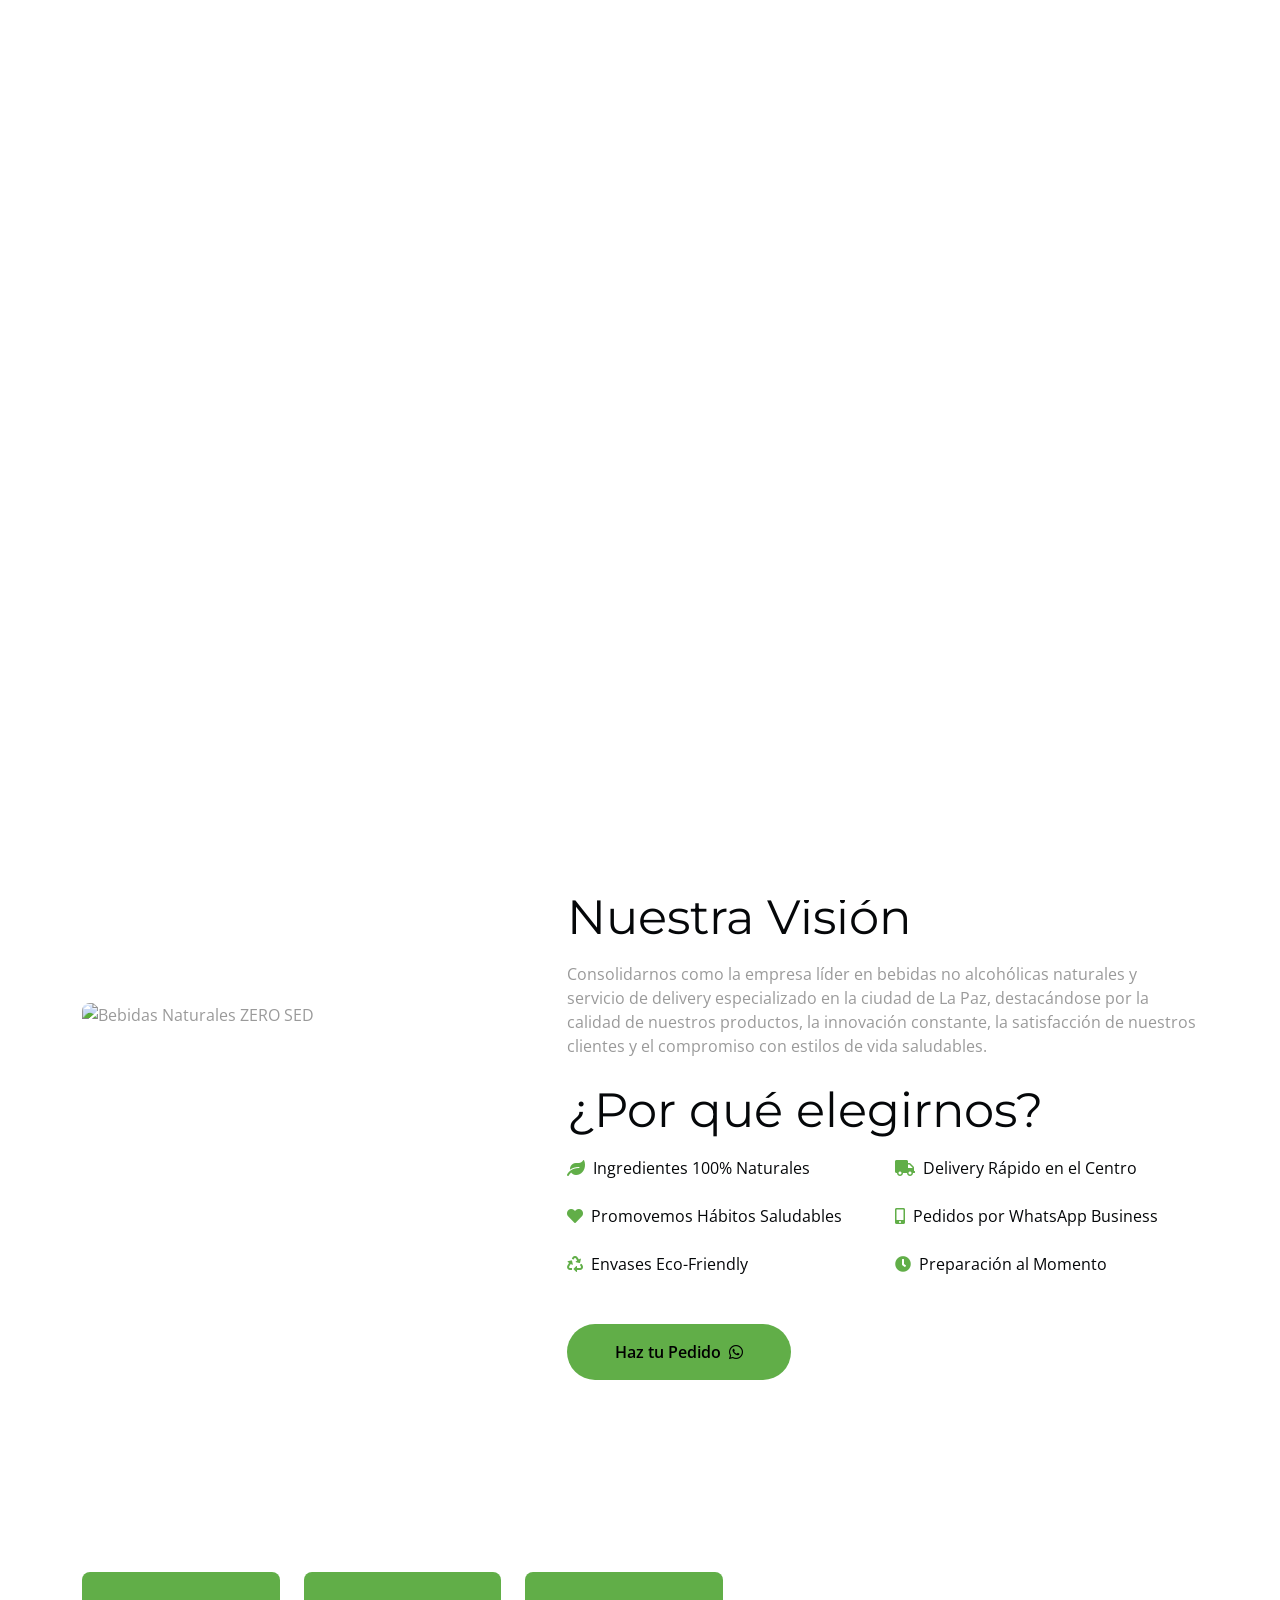
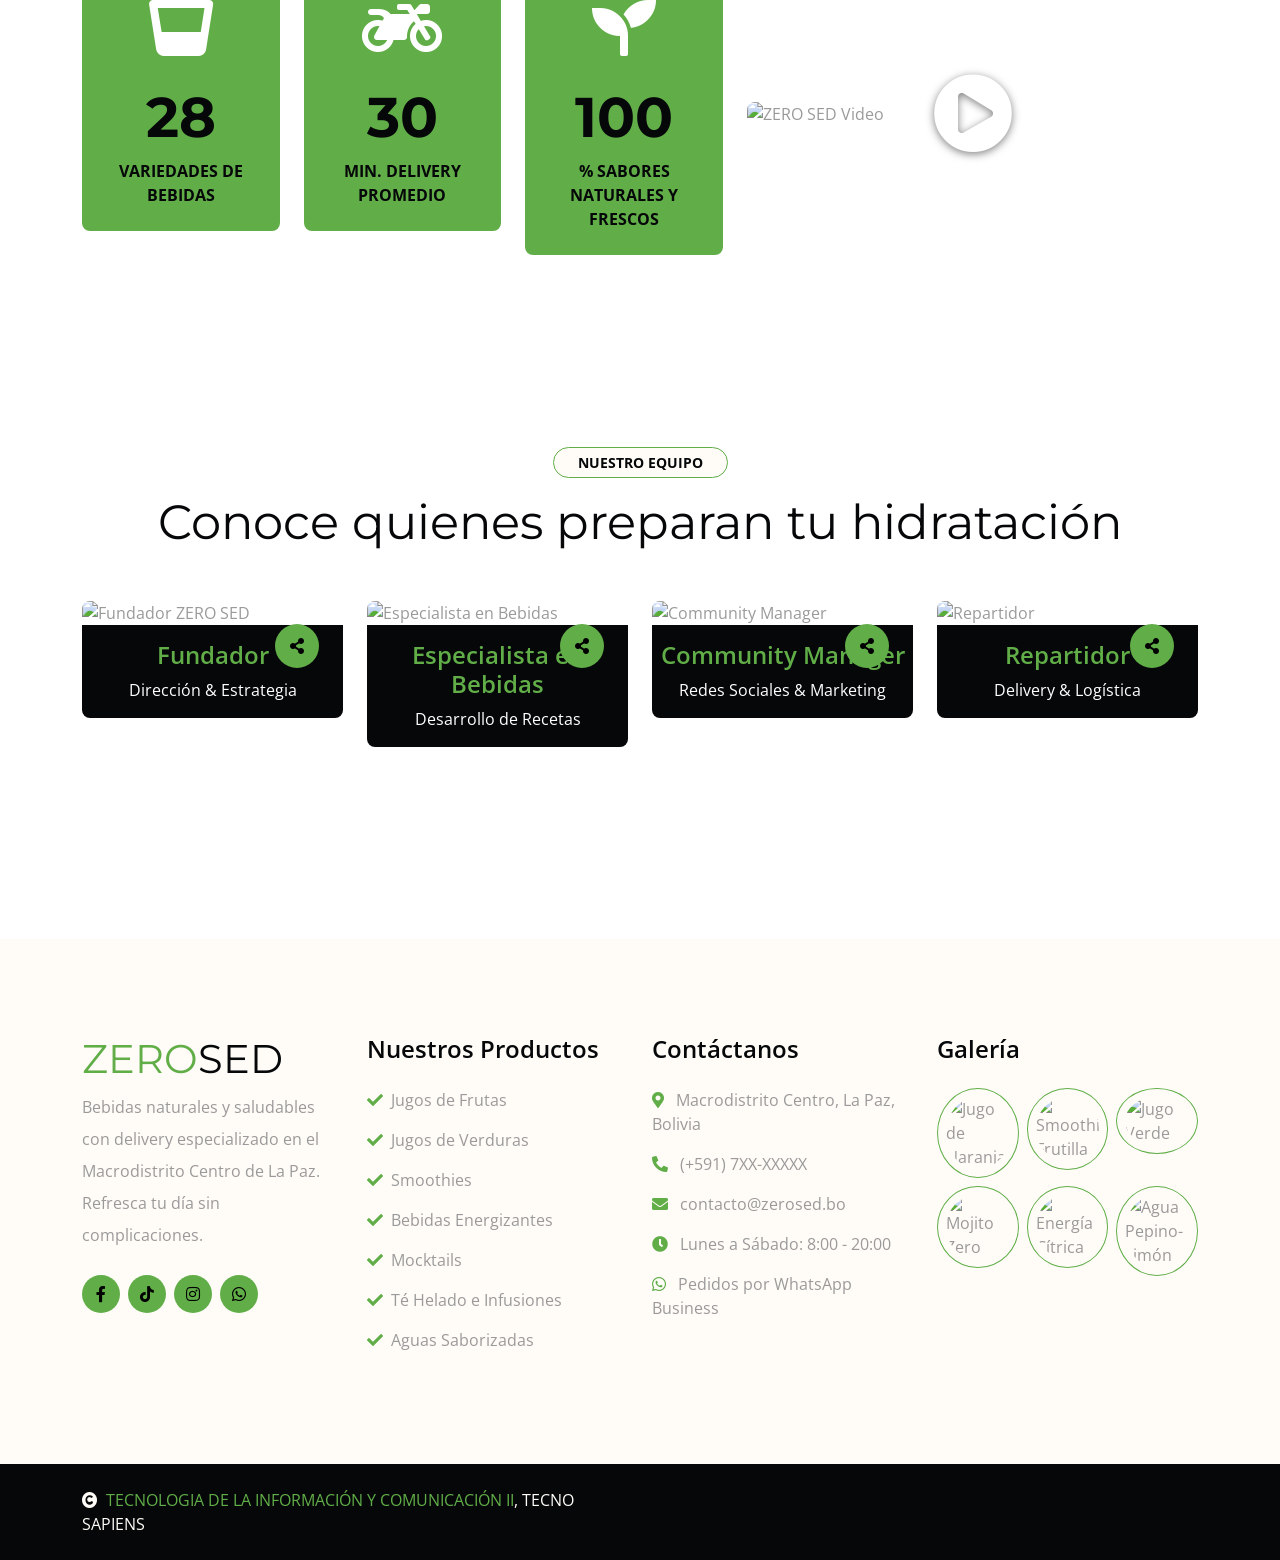
==== about.html @ ecd2ae65 "Add files via upload" ====
<!DOCTYPE html>
<html lang="es">

    <head>
        <meta charset="utf-8">
        <title>ZERO SED - Bebidas Naturales y Delivery Rápido</title>
        <meta content="width=device-width, initial-scale=1.0" name="viewport">
        <meta content="bebidas naturales, delivery rapido, jugos, smoothies, la paz bolivia, zero sed, hidratacion saludable" name="keywords">
        <meta content="ZERO SED ofrece bebidas naturales y saludables con delivery rápido en el Macrodistrito Centro de La Paz. Refresca tu día sin complicaciones." name="description">

        <!-- Google Web Fonts -->
        <link rel="preconnect" href="https://fonts.googleapis.com">
        <link rel="preconnect" href="https://fonts.gstatic.com" crossorigin>
        <link href="https://fonts.googleapis.com/css2?family=Open+Sans:wght@400;600&family=Playball&display=swap" rel="stylesheet">
        <link href="https://fonts.googleapis.com/css2?family=Montserrat:wght@100;200;300;400;500;600;700;800;900&display=swap" rel="stylesheet">

        <!-- Icon Font Stylesheet -->
        <link rel="stylesheet" href="https://use.fontawesome.com/releases/v5.15.4/css/all.css"/>
        <link href="https://cdn.jsdelivr.net/npm/bootstrap-icons@1.4.1/font/bootstrap-icons.css" rel="stylesheet">

        <!-- Libraries Stylesheet -->
        <link href="lib/animate/animate.min.css" rel="stylesheet">
        <link href="lib/lightbox/css/lightbox.min.css" rel="stylesheet">
        <link href="lib/owlcarousel/owl.carousel.min.css" rel="stylesheet">

        <!-- Customized Bootstrap Stylesheet -->
        <link href="css/bootstrap.min.css" rel="stylesheet">

        <!-- Template Stylesheet -->
        <link href="css/style.css" rel="stylesheet">
    </head>

    <body>

        <!-- Spinner Start -->
        <div id="spinner" class="show w-100 vh-100 bg-white position-fixed translate-middle top-50 start-50  d-flex align-items-center justify-content-center">
            <div class="spinner-grow text-primary" role="status"></div>
        </div>
        <!-- Spinner End -->


        <!-- Navbar start -->
        <div class="container-fluid nav-bar">
            <div class="container">
                <nav class="navbar navbar-light navbar-expand-lg py-4">
                    <a href="index.html" class="navbar-brand">
                        <h1 class="text-primary fw-bold mb-0">ZERO<span class="text-dark">SED</span> </h1>
                    </a>
                    <button class="navbar-toggler py-2 px-3" type="button" data-bs-toggle="collapse" data-bs-target="#navbarCollapse">
                        <span class="fa fa-bars text-primary"></span>
                    </button>
                    <div class="collapse navbar-collapse" id="navbarCollapse">
                        <div class="navbar-nav mx-auto">
                            <a href="index.html" class="nav-item nav-link">Inicio</a>
                            <a href="about.html" class="nav-item nav-link active">Nosotros</a>
                            <a href="service.html" class="nav-item nav-link">Servicios</a>
                            <a href="event.html" class="nav-item nav-link">Eventos</a>
                            <a href="menu.html" class="nav-item nav-link">Nuestro Menú</a>
                            <div class="nav-item dropdown">
                                <a href="#" class="nav-link dropdown-toggle" data-bs-toggle="dropdown">Secciones</a>
                                <div class="dropdown-menu bg-light">
                                    <a href="book.html" class="dropdown-item">Pedidos Online</a>
                                    <a href="testimonial.html" class="dropdown-item">Testimonios</a>
                                </div>
                            </div>
                            <a href="contact.html" class="nav-item nav-link">Contacto</a>
                        </div>
                        <button class="btn-search btn btn-primary btn-md-square me-4 rounded-circle d-none d-lg-inline-flex" data-bs-toggle="modal" data-bs-target="#searchModal"><i class="fas fa-search"></i></button>
                        <a href="" class="btn btn-primary py-2 px-4 d-none d-xl-inline-block rounded-pill">Pide ahora</a>
                    </div>
                </nav>
            </div>
        </div>
        <!-- Navbar End -->


        <!-- Modal Search Start -->
        <div class="modal fade" id="searchModal" tabindex="-1" aria-labelledby="exampleModalLabel" aria-hidden="true">
            <div class="modal-dialog modal-fullscreen">
                <div class="modal-content rounded-0">
                    <div class="modal-header">
                        <h5 class="modal-title" id="exampleModalLabel">Buscar tu bebida favorita</h5>
                        <button type="button" class="btn-close" data-bs-dismiss="modal" aria-label="Close"></button>
                    </div>
                    <div class="modal-body d-flex align-items-center">
                        <div class="input-group w-75 mx-auto d-flex">
                            <input type="search" class="form-control bg-transparent p-3" placeholder="Ej. Jugo de Naranja, Smoothie, Té Helado..." aria-describedby="search-icon-1">
                            <span id="search-icon-1" class="input-group-text p-3"><i class="fa fa-search"></i></span>
                        </div>
                    </div>
                </div>
            </div>
        </div>
        <!-- Modal Search End -->


        <!-- Hero Start -->
        <div class="container-fluid bg-light py-6 my-6 mt-0">
            <div class="container text-center animated bounceInDown">
                <h1 class="display-1 mb-4">Sobre Nosotros</h1>
                <ol class="breadcrumb justify-content-center mb-0 animated bounceInDown">
                    <li class="breadcrumb-item"><a href="index.html">Inicio</a></li>
                    <li class="breadcrumb-item"><a href="#">Páginas</a></li>
                    <li class="breadcrumb-item text-dark" aria-current="page">Acerca de</li>
                </ol>
            </div>
        </div>
        <!-- Hero End -->


        <!-- About Start -->
<div class="container-fluid py-6">
    <div class="container">
        <div class="row g-5 align-items-center">
            <div class="col-lg-5 wow bounceInUp" data-wow-delay="0.1s">
                <img src="img/about.jpg" class="img-fluid rounded" alt="Bebidas Naturales ZERO SED">
            </div>
            <div class="col-lg-7 wow bounceInUp" data-wow-delay="0.3s">
                <small class="d-inline-block fw-bold text-dark text-uppercase bg-light border border-primary rounded-pill px-4 py-1 mb-3">Sobre ZERO SED</small>
                
                <!-- Misión -->
                <h1 class="display-5 mb-3">Nuestra Misión</h1>
                <p class="mb-4">Ofrecer una amplia y sofisticada variedad de bebidas no alcohólicas en el Macrodistrito Centro de La Paz, garantizando una hidratación placentera y saludable a través de un servicio de delivery ágil y opciones 100% naturales que se adaptan al ritmo de vida de nuestros clientes.</p>
                
                <!-- Visión -->
                <h1 class="display-5 mb-3">Nuestra Visión</h1>
                <p class="mb-4">Consolidarnos como la empresa líder en bebidas no alcohólicas naturales y servicio de delivery especializado en la ciudad de La Paz, destacándose por la calidad de nuestros productos, la innovación constante, la satisfacción de nuestros clientes y el compromiso con estilos de vida saludables.</p>

                <!-- Valor Diferencial -->
                <h1 class="display-5 mb-3">¿Por qué elegirnos?</h1>
                <div class="row g-4 text-dark mb-5">
                    <div class="col-sm-6">
                        <i class="fas fa-leaf text-primary me-2"></i>Ingredientes 100% Naturales
                    </div>
                    <div class="col-sm-6">
                        <i class="fas fa-truck text-primary me-2"></i>Delivery Rápido en el Centro
                    </div>
                    <div class="col-sm-6">
                        <i class="fas fa-heart text-primary me-2"></i>Promovemos Hábitos Saludables
                    </div>
                    <div class="col-sm-6">
                        <i class="fas fa-mobile-alt text-primary me-2"></i>Pedidos por WhatsApp Business
                    </div>
                    <div class="col-sm-6">
                        <i class="fas fa-recycle text-primary me-2"></i>Envases Eco-Friendly
                    </div>
                    <div class="col-sm-6">
                        <i class="fas fa-clock text-primary me-2"></i>Preparación al Momento
                    </div>
                </div>
                <a href="contact.html" class="btn btn-primary py-3 px-5 rounded-pill">Haz tu Pedido<i class="fab fa-whatsapp ps-2"></i></a>
            </div>
        </div>
    </div>
</div>
<!-- About End -->


<!-- Fact Start -->
<div class="container-fluid faqt py-6">
    <div class="container">
        <div class="row g-4 align-items-center">
            <div class="col-lg-7">
               <div class="row g-4">
                    <div class="col-sm-4 wow bounceInUp" data-wow-delay="0.3s">
                        <div class="faqt-item bg-primary rounded p-4 text-center">
                            <i class="fas fa-glass-whiskey fa-4x mb-4 text-white"></i>
                            <h1 class="display-4 fw-bold" data-toggle="counter-up">28</h1>
                            <p class="text-dark text-uppercase fw-bold mb-0">Variedades de Bebidas</p>
                        </div>
                    </div>
                    <div class="col-sm-4 wow bounceInUp" data-wow-delay="0.5s">
                        <div class="faqt-item bg-primary rounded p-4 text-center">
                            <i class="fas fa-motorcycle fa-4x mb-4 text-white"></i>
                            <h1 class="display-4 fw-bold" data-toggle="counter-up">30</h1>
                            <p class="text-dark text-uppercase fw-bold mb-0">Min. Delivery Promedio</p>
                        </div>
                    </div>
                    <div class="col-sm-4 wow bounceInUp" data-wow-delay="0.7s">
                        <div class="faqt-item bg-primary rounded p-4 text-center">
                            <i class="fas fa-seedling fa-4x mb-4 text-white"></i>
                            <h1 class="display-4 fw-bold" data-toggle="counter-up">100</h1>
                            <p class="text-dark text-uppercase fw-bold mb-0">% Sabores Naturales y frescos</p>
                        </div>
                    </div>
                </div>
            </div>
            
            <!-- Video Local -->
            <div class="col-lg-5 wow bounceInUp" data-wow-delay="0.1s">
                <div class="video-wrapper" style="position: relative; cursor: pointer;">
                    <!-- Thumbnail con overlay -->
                    <div id="videoOverlay" onclick="playVideo()">
                        <img src="img/portada.png" alt="ZERO SED Video" style="width: 100%; border-radius: 8px;">
                        <div style="position: absolute; top: 50%; left: 50%; transform: translate(-50%, -50%);">
                            <i class="fas fa-play-circle fa-5x text-white" style="filter: drop-shadow(0 2px 4px rgba(0,0,0,0.5));"></i>
                        </div>
                    </div>
                    
                    <!-- Video oculto inicialmente -->
                    <video 
                        id="localVideo"
                        controls
                        style="width: 100%; border-radius: 8px; display: none;"
                    >
                        <source src="img/zerosed.mp4" type="video/mp4">
                    </video>
                </div>
            </div>
            
            <script>
            function playVideo() {
                document.getElementById('videoOverlay').style.display = 'none';
                const video = document.getElementById('localVideo');
                video.style.display = 'block';
                video.play();
            }
            </script>
        </div>
    </div>
</div>
<!-- Fact End -->

<!-- Modal Video -->
<div class="modal fade" id="videoModal" tabindex="-1" aria-labelledby="exampleModalLabel" aria-hidden="true">
    <div class="modal-dialog">
        <div class="modal-content rounded-0">
            <div class="modal-header">
                <h5 class="modal-title" id="exampleModalLabel">ZERO SED - Bebidas Naturales</h5>
                <button type="button" class="btn-close" data-bs-dismiss="modal" aria-label="Close"></button>
            </div>
            <div class="modal-body">
                <div class="ratio ratio-16x9">
                    <iframe class="embed-responsive-item" src="" id="video" allowfullscreen allowscriptaccess="always"
                        allow="autoplay"></iframe>
                </div>
            </div>
        </div>
    </div>
</div>
<!-- Fact End -->


<!-- Team Start -->
<div class="container-fluid team py-6">
    <div class="container">
        <div class="text-center wow bounceInUp" data-wow-delay="0.1s">
            <small class="d-inline-block fw-bold text-dark text-uppercase bg-light border border-primary rounded-pill px-4 py-1 mb-3">Nuestro Equipo</small>
            <h1 class="display-5 mb-5">Conoce quienes preparan tu hidratación</h1>
        </div>
        <div class="row g-4">
            <div class="col-lg-3 col-md-6 wow bounceInUp" data-wow-delay="0.1s">
                <div class="team-item rounded">
                    <img class="img-fluid rounded-top" src="img/team-1.jpg" alt="Fundador ZERO SED">
                    <div class="team-content text-center py-3 bg-dark rounded-bottom">
                        <h4 class="text-primary">Fundador</h4>
                        <p class="text-white mb-0">Dirección & Estrategia</p>
                    </div>
                    <div class="team-icon d-flex flex-column justify-content-center m-4">
                        <a class="share btn btn-primary btn-md-square rounded-circle mb-2" href=""><i class="fas fa-share-alt"></i></a>
                        <a class="share-link btn btn-primary btn-md-square rounded-circle mb-2" href="https://facebook.com/zerosed"><i class="fab fa-facebook-f"></i></a>
                        <a class="share-link btn btn-primary btn-md-square rounded-circle mb-2" href="https://instagram.com/zerosed"><i class="fab fa-instagram"></i></a>
                        <a class="share-link btn btn-primary btn-md-square rounded-circle mb-2" href="https://wa.me/591XXXXXXXX"><i class="fab fa-whatsapp"></i></a>
                    </div>
                </div>
            </div>
            <div class="col-lg-3 col-md-6 wow bounceInUp" data-wow-delay="0.3s">
                <div class="team-item rounded">
                    <img class="img-fluid rounded-top" src="img/team-2.jpg" alt="Especialista en Bebidas">
                    <div class="team-content text-center py-3 bg-dark rounded-bottom">
                        <h4 class="text-primary">Especialista en Bebidas</h4>
                        <p class="text-white mb-0">Desarrollo de Recetas</p>
                    </div>
                    <div class="team-icon d-flex flex-column justify-content-center m-4">
                        <a class="share btn btn-primary btn-md-square rounded-circle mb-2" href=""><i class="fas fa-share-alt"></i></a>
                        <a class="share-link btn btn-primary btn-md-square rounded-circle mb-2" href="https://facebook.com/zerosed"><i class="fab fa-facebook-f"></i></a>
                        <a class="share-link btn btn-primary btn-md-square rounded-circle mb-2" href="https://instagram.com/zerosed"><i class="fab fa-instagram"></i></a>
                        <a class="share-link btn btn-primary btn-md-square rounded-circle mb-2" href="https://wa.me/591XXXXXXXX"><i class="fab fa-whatsapp"></i></a>
                    </div>
                </div>
            </div>
            <div class="col-lg-3 col-md-6 wow bounceInUp" data-wow-delay="0.5s">
                <div class="team-item rounded">
                    <img class="img-fluid rounded-top" src="img/team-3.jpg" alt="Community Manager">
                    <div class="team-content text-center py-3 bg-dark rounded-bottom">
                        <h4 class="text-primary">Community Manager</h4>
                        <p class="text-white mb-0">Redes Sociales & Marketing</p>
                    </div>
                    <div class="team-icon d-flex flex-column justify-content-center m-4">
                        <a class="share btn btn-primary btn-md-square rounded-circle mb-2" href=""><i class="fas fa-share-alt"></i></a>
                        <a class="share-link btn btn-primary btn-md-square rounded-circle mb-2" href="https://facebook.com/zerosed"><i class="fab fa-facebook-f"></i></a>
                        <a class="share-link btn btn-primary btn-md-square rounded-circle mb-2" href="https://instagram.com/zerosed"><i class="fab fa-instagram"></i></a>
                        <a class="share-link btn btn-primary btn-md-square rounded-circle mb-2" href="https://wa.me/591XXXXXXXX"><i class="fab fa-whatsapp"></i></a>
                    </div>
                </div>
            </div>
            <div class="col-lg-3 col-md-6 wow bounceInUp" data-wow-delay="0.7s">
                <div class="team-item rounded">
                    <img class="img-fluid rounded-top" src="img/team-4.jpg" alt="Repartidor">
                    <div class="team-content text-center py-3 bg-dark rounded-bottom">
                        <h4 class="text-primary">Repartidor</h4>
                        <p class="text-white mb-0">Delivery & Logística</p>
                    </div>
                    <div class="team-icon d-flex flex-column justify-content-center m-4">
                        <a class="share btn btn-primary btn-md-square rounded-circle mb-2" href=""><i class="fas fa-share-alt"></i></a>
                        <a class="share-link btn btn-primary btn-md-square rounded-circle mb-2" href="https://facebook.com/zerosed"><i class="fab fa-facebook-f"></i></a>
                        <a class="share-link btn btn-primary btn-md-square rounded-circle mb-2" href="https://instagram.com/zerosed"><i class="fab fa-instagram"></i></a>
                        <a class="share-link btn btn-primary btn-md-square rounded-circle mb-2" href="https://wa.me/591XXXXXXXX"><i class="fab fa-whatsapp"></i></a>
                    </div>
                </div>
            </div>
        </div>
    </div>
</div>
<!-- Team End -->


        <!-- Footer Start -->
        <div class="container-fluid footer py-6 my-6 mb-0 bg-light wow bounceInUp" data-wow-delay="0.1s">
            <div class="container">
                <div class="row">
                    <!-- Columna 1: Branding -->
                    <div class="col-lg-3 col-md-6">
                        <div class="footer-item">
                            <h1 class="text-primary">ZERO<span class="text-dark">SED</span></h1>
                            <p class="lh-lg mb-4">Bebidas naturales y saludables con delivery especializado en el Macrodistrito Centro de La Paz. Refresca tu día sin complicaciones.</p>
                            <div class="footer-icon d-flex">
                                <a class="btn btn-primary btn-sm-square me-2 rounded-circle" href="https://facebook.com/zerosed"><i class="fab fa-facebook-f"></i></a>
                                <a class="btn btn-primary btn-sm-square me-2 rounded-circle" href="https://tiktok.com/@zerosed"><i class="fab fa-tiktok"></i></a>
                                <a href="https://instagram.com/zerosed" class="btn btn-primary btn-sm-square me-2 rounded-circle"><i class="fab fa-instagram"></i></a>
                                <a href="https://wa.me/591XXXXXXXX" class="btn btn-primary btn-sm-square rounded-circle"><i class="fab fa-whatsapp"></i></a>
                            </div>
                        </div>
                    </div>

                    <!-- Columna 2: Productos Principales -->
                    <div class="col-lg-3 col-md-6">
                        <div class="footer-item">
                            <h4 class="mb-4">Nuestros Productos</h4>
                            <div class="d-flex flex-column align-items-start">
                                <a class="text-body mb-3" href=""><i class="fa fa-check text-primary me-2"></i>Jugos de Frutas</a>
                                <a class="text-body mb-3" href=""><i class="fa fa-check text-primary me-2"></i>Jugos de Verduras</a>
                                <a class="text-body mb-3" href=""><i class="fa fa-check text-primary me-2"></i>Smoothies</a>
                                <a class="text-body mb-3" href=""><i class="fa fa-check text-primary me-2"></i>Bebidas Energizantes</a>
                                <a class="text-body mb-3" href=""><i class="fa fa-check text-primary me-2"></i>Mocktails</a>
                                <a class="text-body mb-3" href=""><i class="fa fa-check text-primary me-2"></i>Té Helado e Infusiones</a>
                                <a class="text-body mb-3" href=""><i class="fa fa-check text-primary me-2"></i>Aguas Saborizadas</a>
                            </div>
                        </div>
                    </div>

                    <!-- Columna 3: Contacto -->
                    <div class="col-lg-3 col-md-6">
                        <div class="footer-item">
                            <h4 class="mb-4">Contáctanos</h4>
                            <div class="d-flex flex-column align-items-start">
                                <p><i class="fa fa-map-marker-alt text-primary me-2"></i> Macrodistrito Centro, La Paz, Bolivia</p>
                                <p><i class="fa fa-phone-alt text-primary me-2"></i> (+591) 7XX-XXXXX</p>
                                <p><i class="fas fa-envelope text-primary me-2"></i> contacto@zerosed.bo</p>
                                <p><i class="fa fa-clock text-primary me-2"></i> Lunes a Sábado: 8:00 - 20:00</p>
                                <p><i class="fab fa-whatsapp text-primary me-2"></i> Pedidos por WhatsApp Business</p>
                            </div>
                        </div>
                    </div>

                    <!-- Columna 4: Galería Social -->
                    <div class="col-lg-3 col-md-6">
                        <div class="footer-item">
                            <h4 class="mb-4">Galería</h4>
                            <div class="row g-2">
                                <div class="col-4">
                                    <img src="img/fru01.png" class="img-fluid rounded-circle border border-primary p-2" alt="Jugo de Naranja">
                                </div>
                                <div class="col-4">
                                    <img src="img/ver 02.png" class="img-fluid rounded-circle border border-primary p-2" alt="Smoothie Frutilla">
                                </div>
                                <div class="col-4">
                                    <img src="img/mok 01.png" class="img-fluid rounded-circle border border-primary p-2" alt="Jugo Verde">
                                </div>
                                <div class="col-4">
                                    <img src="img/te hel 04.png" class="img-fluid rounded-circle border border-primary p-2" alt="Mojito Zero">
                                </div>
                                <div class="col-4">
                                    <img src="img/ener 02.png" class="img-fluid rounded-circle border border-primary p-2" alt="Energía Cítrica">
                                </div>
                                <div class="col-4">
                                    <img src="img/smoo 02.png" class="img-fluid rounded-circle border border-primary p-2" alt="Agua Pepino-Limón">
                                </div>
                            </div>
                        </div>
                    </div>
                </div>
            </div>
        </div>
        <!-- Footer End -->


        <!-- Copyright Start -->
        <div class="container-fluid copyright bg-dark py-4">
            <div class="container">
                <div class="row">
                    <div class="col-md-6 text-center text-md-start mb-3 mb-md-0">
                        <span class="text-light"><a href="#"><i class="fas fa-copyright text-light me-2"></i>TECNOLOGIA DE LA INFORMACIÓN Y COMUNICACIÓN II</a>, TECNO SAPIENS </span>
                    </div>
                </div>
            </div>
        </div>
        <!-- Copyright End -->


        <!-- Back to Top -->
        <a href="#" class="btn btn-md-square btn-primary rounded-circle back-to-top"><i class="fa fa-arrow-up"></i></a>   

        
        <!-- JavaScript Libraries -->
        <script src="https://ajax.googleapis.com/ajax/libs/jquery/1.12.4/jquery.min.js"></script>
        <script src="https://cdn.jsdelivr.net/npm/bootstrap@5.0.0/dist/js/bootstrap.bundle.min.js"></script>
        <script src="lib/wow/wow.min.js"></script>
        <script src="lib/easing/easing.min.js"></script>
        <script src="lib/waypoints/waypoints.min.js"></script>
        <script src="lib/counterup/counterup.min.js"></script>
        <script src="lib/lightbox/js/lightbox.min.js"></script>
        <script src="lib/owlcarousel/owl.carousel.min.js"></script>

        <!-- Template Javascript -->
        <script src="js/main.js"></script>
    </body>
</html>
---- css/style.css ----
/*** Spinner Start ***/
#spinner {
    opacity: 0;
    visibility: hidden;
    transition: opacity .8s ease-out, visibility 0s linear .5s;
    z-index: 99999;
 }

 #spinner.show {
     transition: opacity .8s ease-out, visibility 0s linear .0s;
     visibility: visible;
     opacity: 1;
 }
/*** Spinner End ***/


.back-to-top {
    position: fixed;
    right: 30px;
    bottom: 30px;
    z-index: 99;
}

h1, h2, h3, .h1, .h2, .h3 {
    font-weight: 400 !important;
    font-family: 'Montserrat', sans-serif !important;
}

h4, h5, h6, .h4, .h5, .h6 {
    font-weight: 600 !important;
    font-family: 'Open Sans', sans-serif !important;
}

.my-6 {
    margin-top: 6rem;
    margin-bottom: 6rem;
}

.py-6 {
    padding-top: 6rem;
    padding-bottom: 6rem;
}

.wow,
.animated {
    animation-duration: 2s !important;
}


/*** Button Start ***/
.btn.btn-primary {
    border: 0;
}

.btn.btn-primary:hover {
    background: var(--bs-dark) !important;
    color: var(--bs-primary) !important;
}

.btn {
    font-weight: 600;
    transition: .5s;
}

.btn-square {
    width: 32px;
    height: 32px;
}

.btn-sm-square {
    width: 38px;
    height: 38px;
}

.btn-md-square {
    width: 44px;
    height: 44px;
}

.btn-lg-square {
    width: 56px;
    height: 56px;
}

.btn-square,
.btn-sm-square,
.btn-md-square,
.btn-lg-square {
    padding: 0;
    display: flex;
    align-items: center;
    justify-content: center;
    font-weight: normal;
}
/*** Button End ***/


/*** Navbar Start ***/
.nav-bar {
    background: var(--bs-light);
    border-bottom: 1px solid rgba(0, 0, 0, .05);
}

.navbar .navbar-nav .nav-link {
    padding: 10px 12px;
    font-weight: 600;
    font-size: 17px;
    transition: .5s;
}

.navbar .navbar-nav .nav-link:hover,
.navbar .navbar-nav .nav-link.active {
    color: var(--bs-primary);
}

.navbar .dropdown-toggle::after {
    border: none;
    content: "\f107";
    font-family: "Font Awesome 5 Free";
    font-weight: 700;
    vertical-align: middle;
    margin-left: 8px;
}

@media (min-width: 1200px) {
    .navbar .nav-item .dropdown-menu {
        display: block;
        visibility: hidden;
        top: 100%;
        transform: rotateX(-75deg);
        transform-origin: 0% 0%;
        transition: .5s;
        opacity: 0;
    }
    
    .navbar .nav-item:hover .dropdown-menu {
        transform: rotateX(0deg);
        visibility: visible;
        opacity: 1;
    }
}

.dropdown .dropdown-menu a:hover {
    background: var(--bs-primary);
    color: var(--bs-white);
}

#searchModal .modal-content {
    background-color: rgba(255, 255, 255, .95);
}
/*** Navbar End ***/


/*** Events Start ***/
.event .tab-class .nav-item a.active {
    background: var(--bs-primary) !important;
}

.event .event-img .event-overlay {
    position: absolute;
    width: 100%;
    height: 100%;
    top: 0;
    left: 0;
    background: rgba(97, 174, 72, 0.7);
    border-radius: 8px;
    transition: 0.5s;
    opacity: 0;
    z-index: 1;
}

.event .event-img:hover .event-overlay {
    opacity: 1;
}
/*** Events End ***/


/*** service start ***/
.service .service-item {
    position: relative;
    height: 100%;
    border-radius: 8px;
    box-shadow: 0 0 45px rgba(0, 0, 0, .08);
}

.service-content::after {
    position: absolute;
    content: "";
    width: 100%;
    height: 0;
    top: 0;
    left: 0;
    bottom: auto;
    background: var(--bs-primary);
    border-radius: 8px;
    transition: 1s;
}

.service-item:hover .service-content::after {
    height: 100%;
    opacity: 1;
}

.service-item .service-content-icon {
    position: relative;
    z-index: 2;
}

.service-item .service-content-icon i,
.service-item .service-content-icon p {
    transition: 1s;
}

.service-item:hover .service-content-icon i {
    color: var(--bs-dark) !important;
}

.service-item:hover .service-content-icon p {
    color: var(--bs-white);
}

.service-item:hover .service-content-icon a.btn-primary {
    background: var(--bs-white);
    color: var(--bs-dark);
}

.service-item .service-content-icon a.btn-primary {
    transition: 1s !important;
}
/*** Services End ***/


/*** Menu Start ***/
.menu .nav-item a.active {
    background: var(--bs-primary) !important;
}

.menu .menu-item .border-bottom {
    border-bottom-style: dashed !important;
}
/*** Menu End ***/


/*** Youtube Video start ***/
.video {
    position: relative;
    height: 100%;
    min-height: 400px;
    background: linear-gradient(rgba(254, 218, 154, 0.1), rgba(254, 218, 154, 0.1)), url(../img/fact.jpg);
    background-position: center center;
    background-repeat: no-repeat;
    background-size: cover;
    border-radius: 8px;
}

.video .btn-play {
    position: absolute;
    z-index: 3;
    top: 50%;
    left: 50%;
    transform: translateX(-50%) translateY(-50%);
    box-sizing: content-box;
    display: block;
    width: 32px;
    height: 44px;
    border-radius: 50%;
    border: none;
    outline: none;
    padding: 18px 20px 18px 28px;
}

.video .btn-play:before {
    content: "";
    position: absolute;
    z-index: 0;
    left: 50%;
    top: 50%;
    transform: translateX(-50%) translateY(-50%);
    display: block;
    width: 100px;
    height: 100px;
    background: var(--bs-primary);
    border-radius: 50%;
    animation: pulse-border 1500ms ease-out infinite;
}

.video .btn-play:after {
    content: "";
    position: absolute;
    z-index: 1;
    left: 50%;
    top: 50%;
    transform: translateX(-50%) translateY(-50%);
    display: block;
    width: 100px;
    height: 100px;
    background: var(--bs-white);
    border-radius: 50%;
    transition: all 200ms;
}

.video .btn-play img {
    position: relative;
    z-index: 3;
    max-width: 100%;
    width: auto;
    height: auto;
}

.video .btn-play span {
    display: block;
    position: relative;
    z-index: 3;
    width: 0;
    height: 0;
    border-left: 32px solid var(--bs-dark);
    border-top: 22px solid transparent;
    border-bottom: 22px solid transparent;
}

@keyframes pulse-border {
    0% {
        transform: translateX(-50%) translateY(-50%) translateZ(0) scale(1);
        opacity: 1;
    }

    100% {
        transform: translateX(-50%) translateY(-50%) translateZ(0) scale(1.5);
        opacity: 0;
    }
}

#videoModal {
    z-index: 99999;
}

#videoModal .modal-dialog {
    position: relative;
    max-width: 800px;
    margin: 60px auto 0 auto;
}

#videoModal .modal-body {
    position: relative;
    padding: 0px;
}

#videoModal .close {
    position: absolute;
    width: 30px;
    height: 30px;
    right: 0px;
    top: -30px;
    z-index: 999;
    font-size: 30px;
    font-weight: normal;
    color: #FFFFFF;
    background: #000000;
    opacity: 1;
}
/*** Youtube Video End ***/


/*** Blog Start ***/
.blog-item {
    position: relative;
}

.blog-item img {
    transition: 0.5s;
}

.blog-item:hover img {
    transform: scale(1.3)
}

.blog-item .blog-content {
    position: relative;
    transform: translateY(-50%);
    box-shadow: 0 0 45px rgba(0, 0, 0, .08);
}

.blog-item .blog-content a.btn h5 {
    transition: 0.5s;
}

.blog-item:hover .blog-content a.btn h5 {
    color: var(--bs-primary) !important;
}
/*** Blog End ***/


/*** Team Start ***/
.team-item {
    width: 100%;
    height: 100%;
    position: relative;
}

.team-item .team-icon {
    position: absolute;
    top: 0;
    right: 0;
}

.team-item .team-icon .share-link {
    opacity: 0;
    transition: 0.9s;
}

.team-item:hover .share-link {
    opacity: 1;
}

.team-item .team-content {
    transition: 0.9s;
}

.team-item:hover .team-content {
    background: var(--bs-primary) !important;
    color: var(--bs-dark) !important;
}

.team-item .team-content h4,
.team-item .team-content p {
    transition: 0.5s;
}

.team-item:hover .team-content h4 {
    color: var(--bs-dark) !important;
}

.team-item:hover .team-content p {
    color: var(--bs-white);
}
/*** Team End ***/


/*** testimonial Start ***/
.testimonial-item {
    border: 1px solid var(--bs-primary);
    padding: 20px 20px;
}

.testimonial-carousel .owl-item img {
    width: 100px;
    height: 100px;
}

.testimonial-carousel.owl-rtl .testimonial-item {
    direction: ltr !important;
}
/*** testimonial End ***/


/*** Contact start ***/
.contact-form {
    box-shadow: 0 0 45px rgba(0, 0, 0, .08);
}

/*** Contact End ***/


/*** Footer Start ***/
.footer .footer-item a.text-body:hover {
    color: var(--bs-primary) !important;
}
/*** Footer End ***/

.mision-texto {
    color: #232527;
}
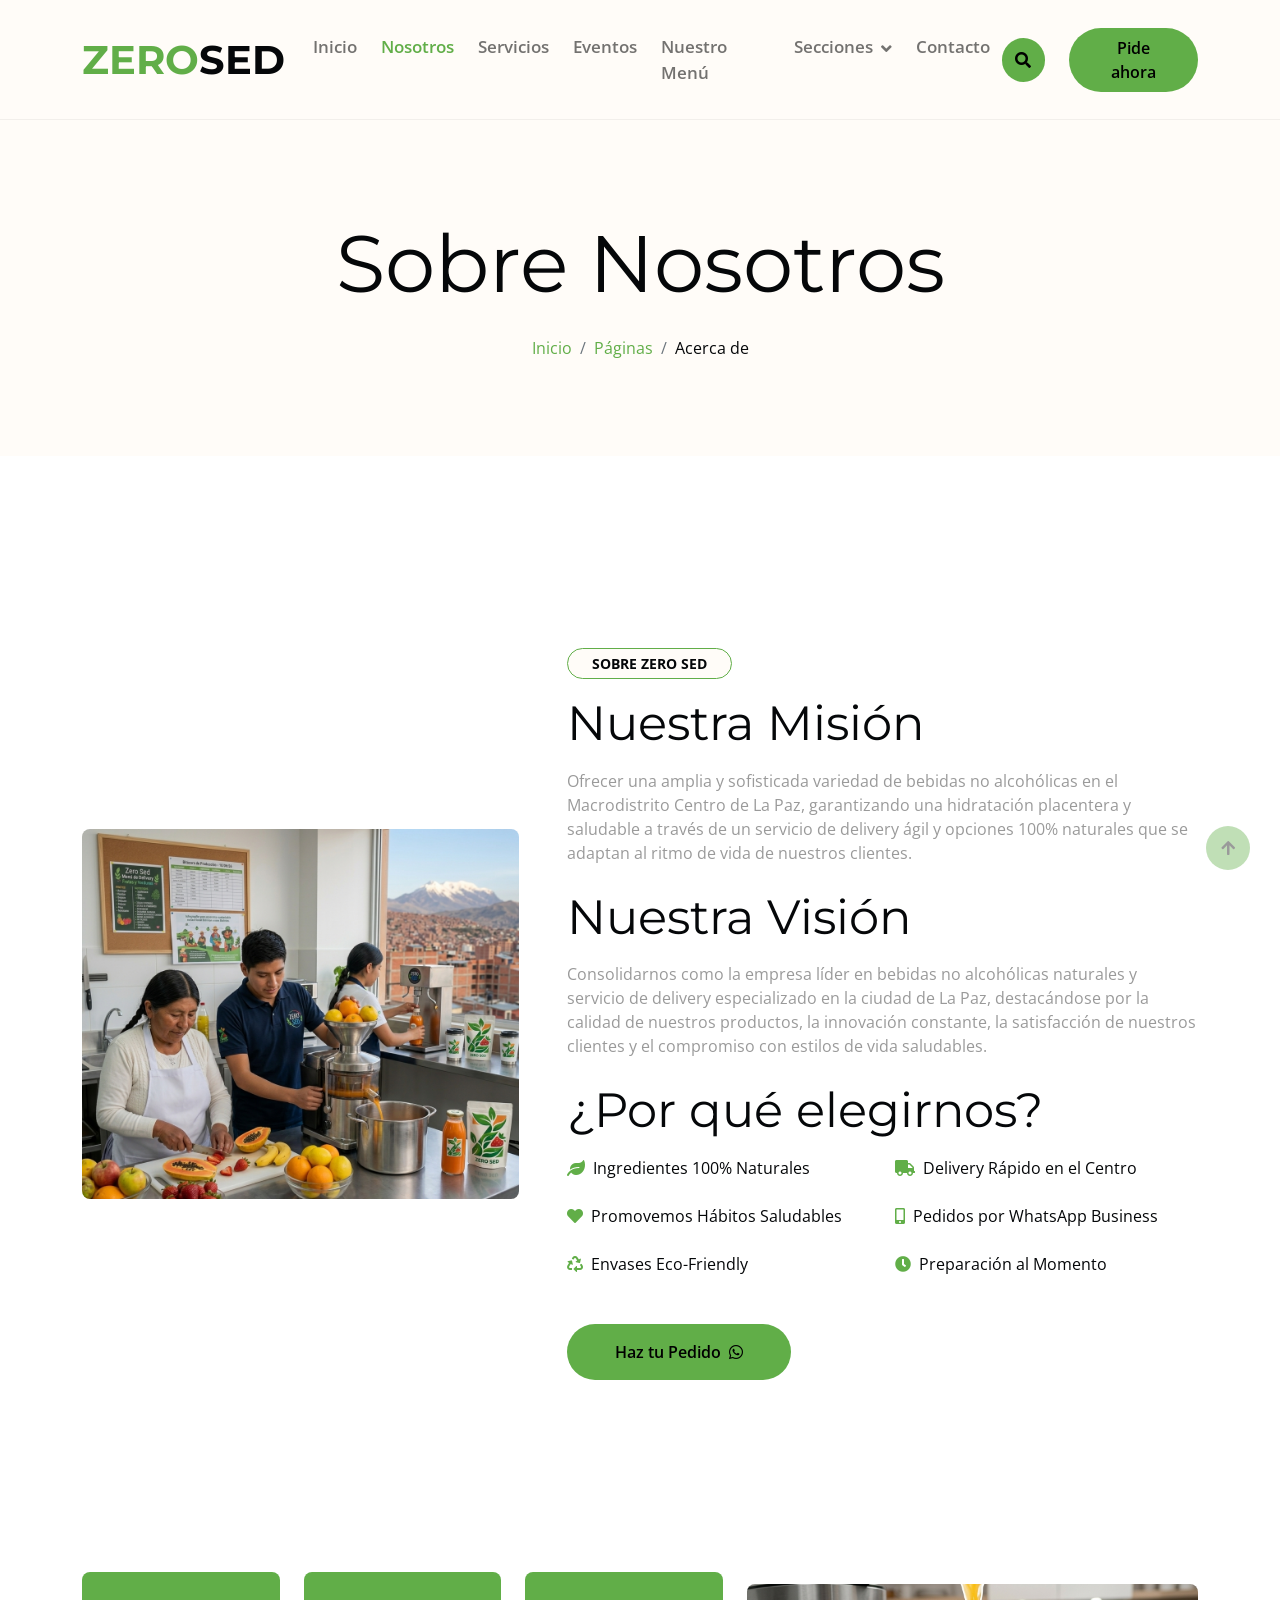
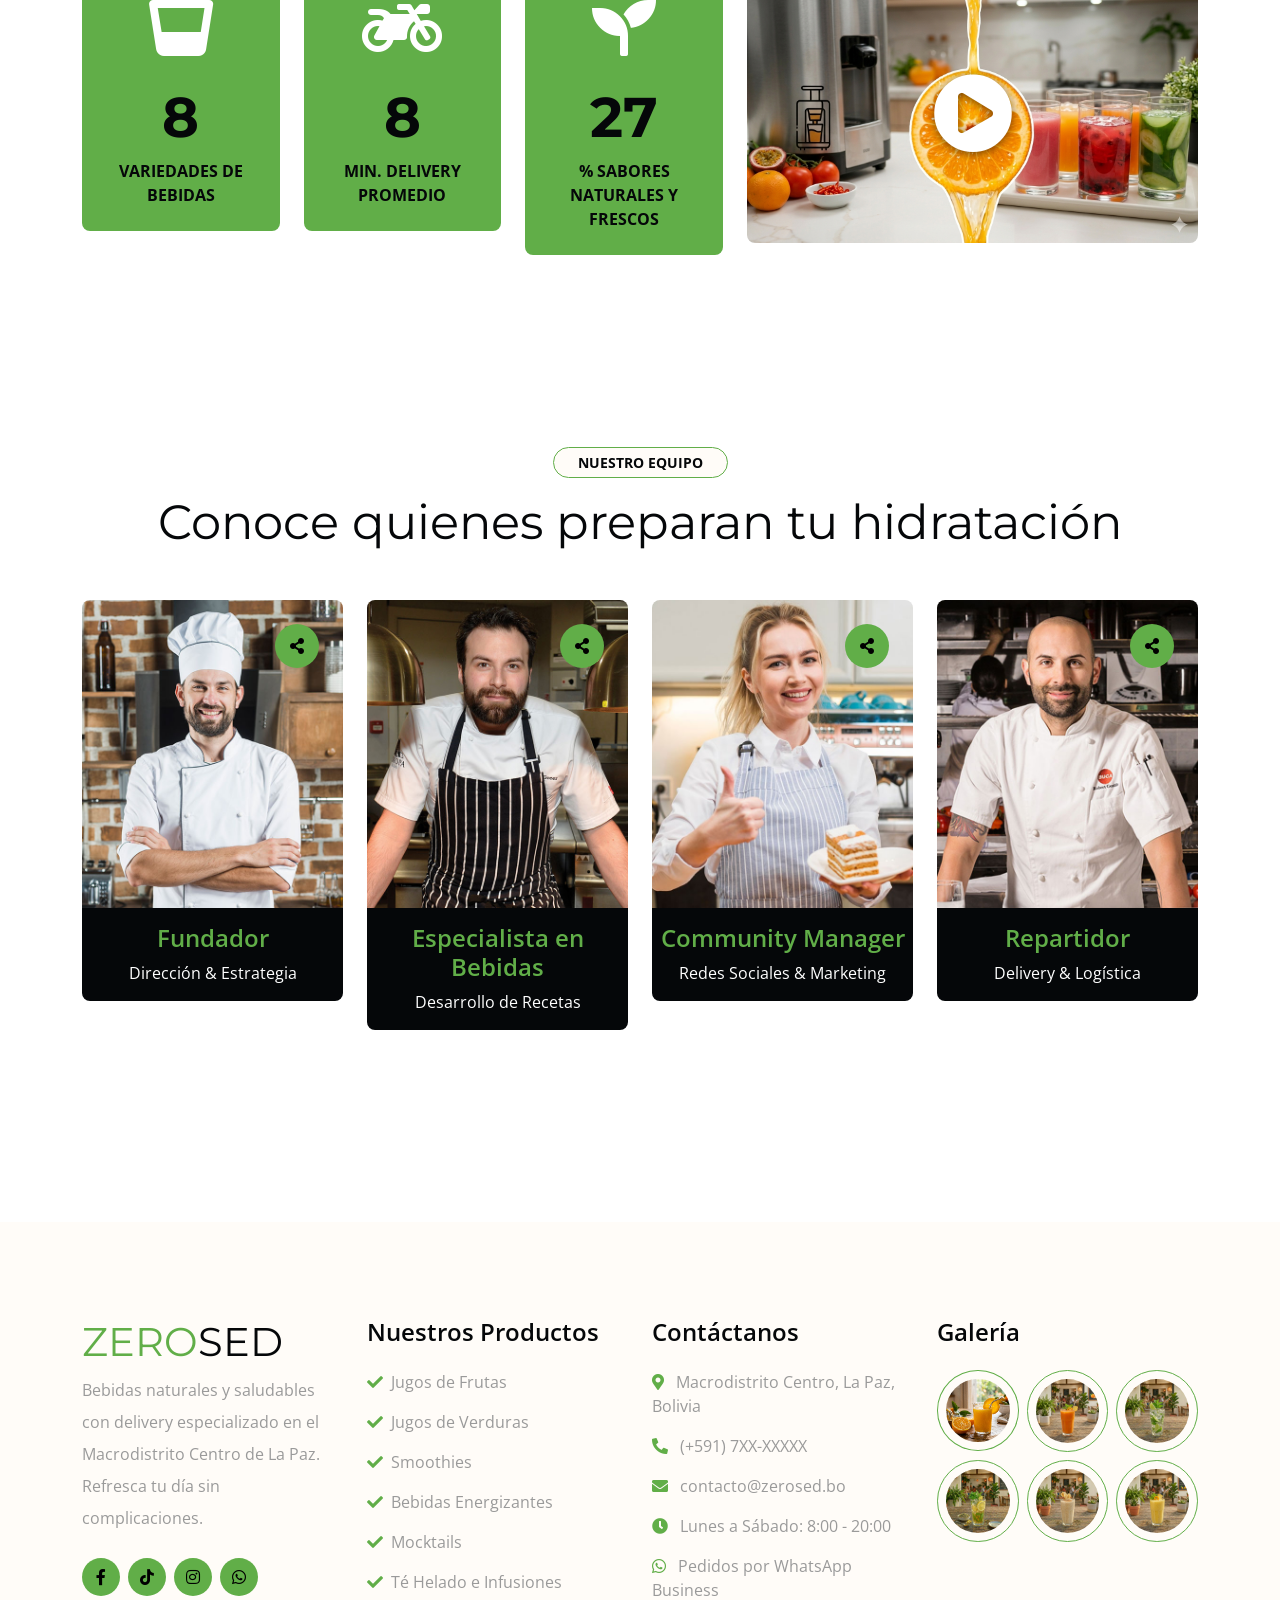
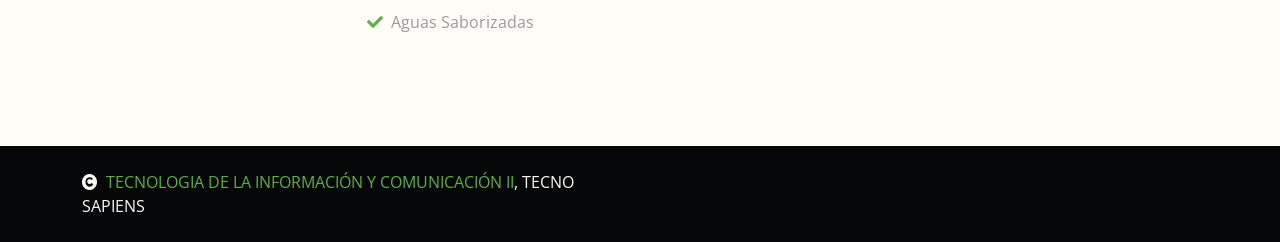
==== commit e0de1ac0: "about.html" ====
--- a/about.html
+++ b/about.html
@@ -113,7 +113,7 @@
     <div class="container">
         <div class="row g-5 align-items-center">
             <div class="col-lg-5 wow bounceInUp" data-wow-delay="0.1s">
-                <img src="img/about.jpg" class="img-fluid rounded" alt="Bebidas Naturales ZERO SED">
+                <img src="img/about.png" class="img-fluid rounded" alt="Bebidas Naturales ZERO SED">
             </div>
             <div class="col-lg-7 wow bounceInUp" data-wow-delay="0.3s">
                 <small class="d-inline-block fw-bold text-dark text-uppercase bg-light border border-primary rounded-pill px-4 py-1 mb-3">Sobre ZERO SED</small>
@@ -425,4 +425,4 @@
         <!-- Template Javascript -->
         <script src="js/main.js"></script>
     </body>
-</html>+</html>
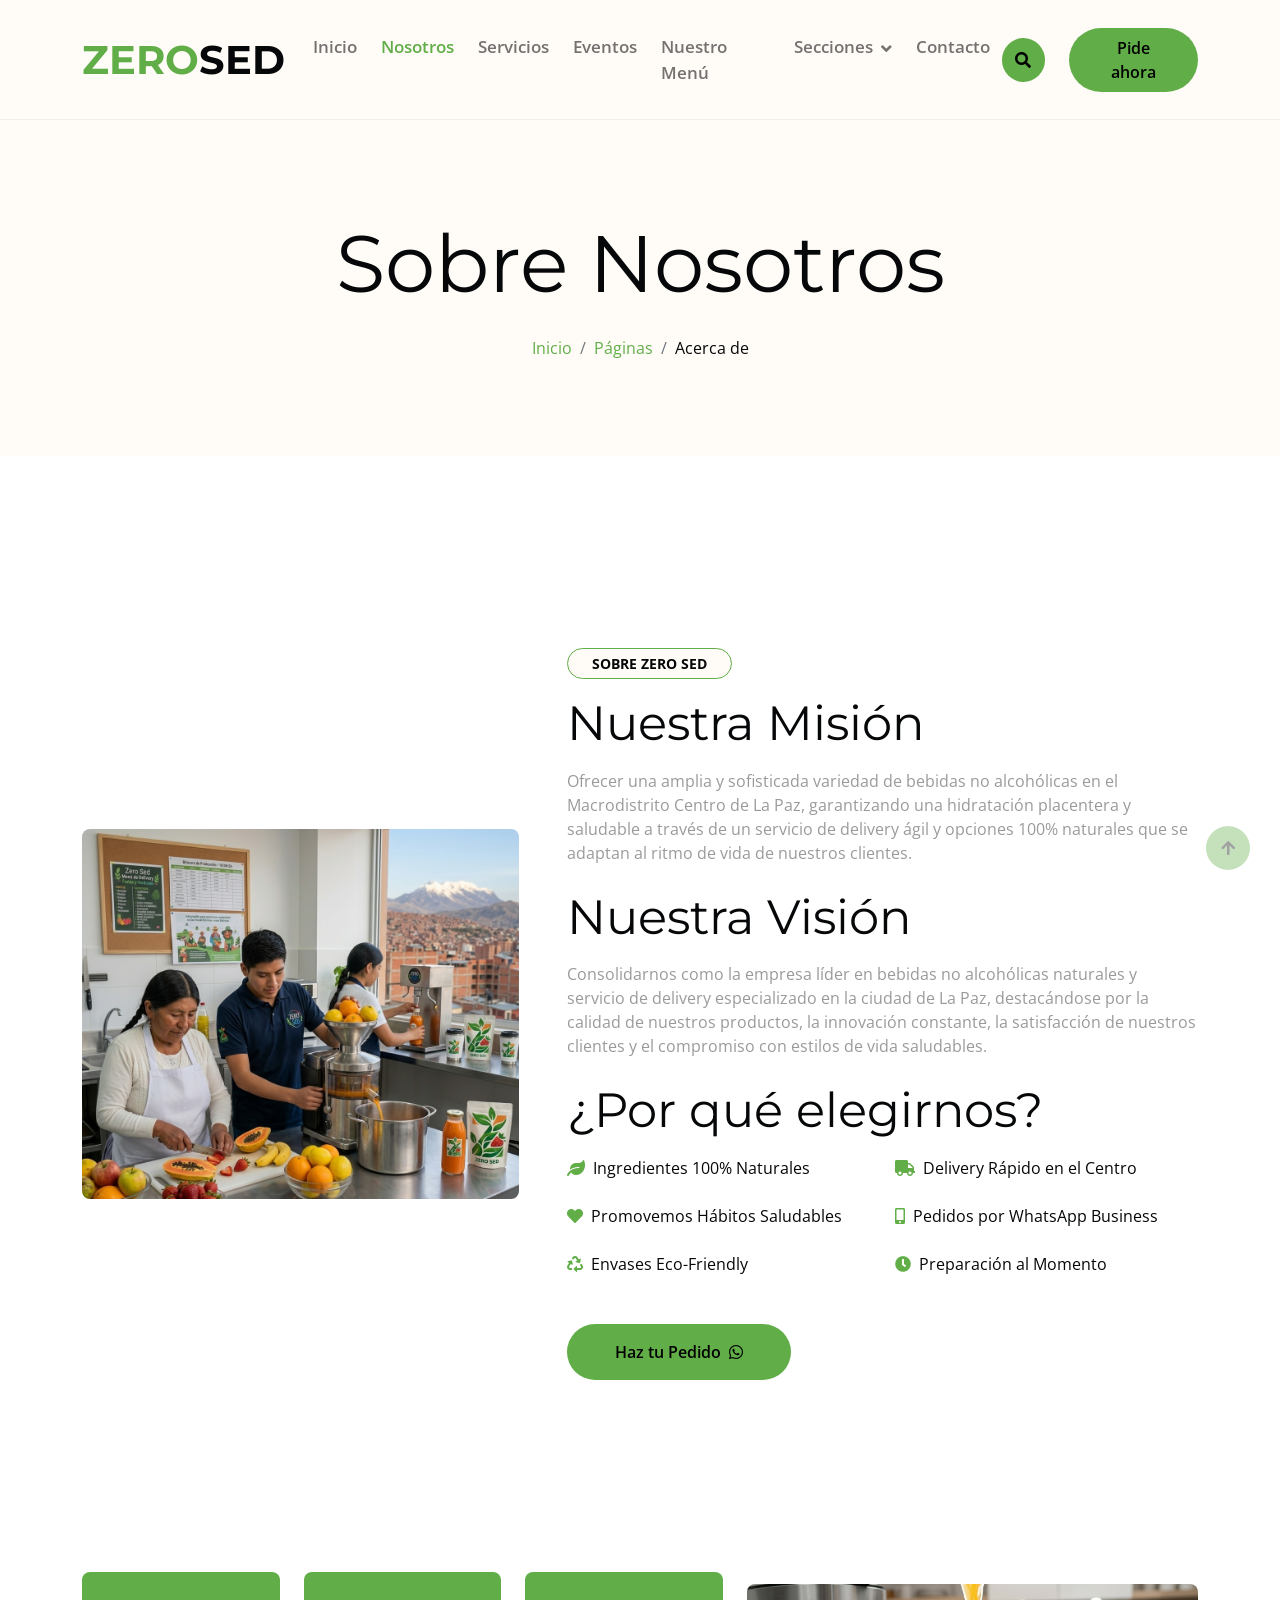
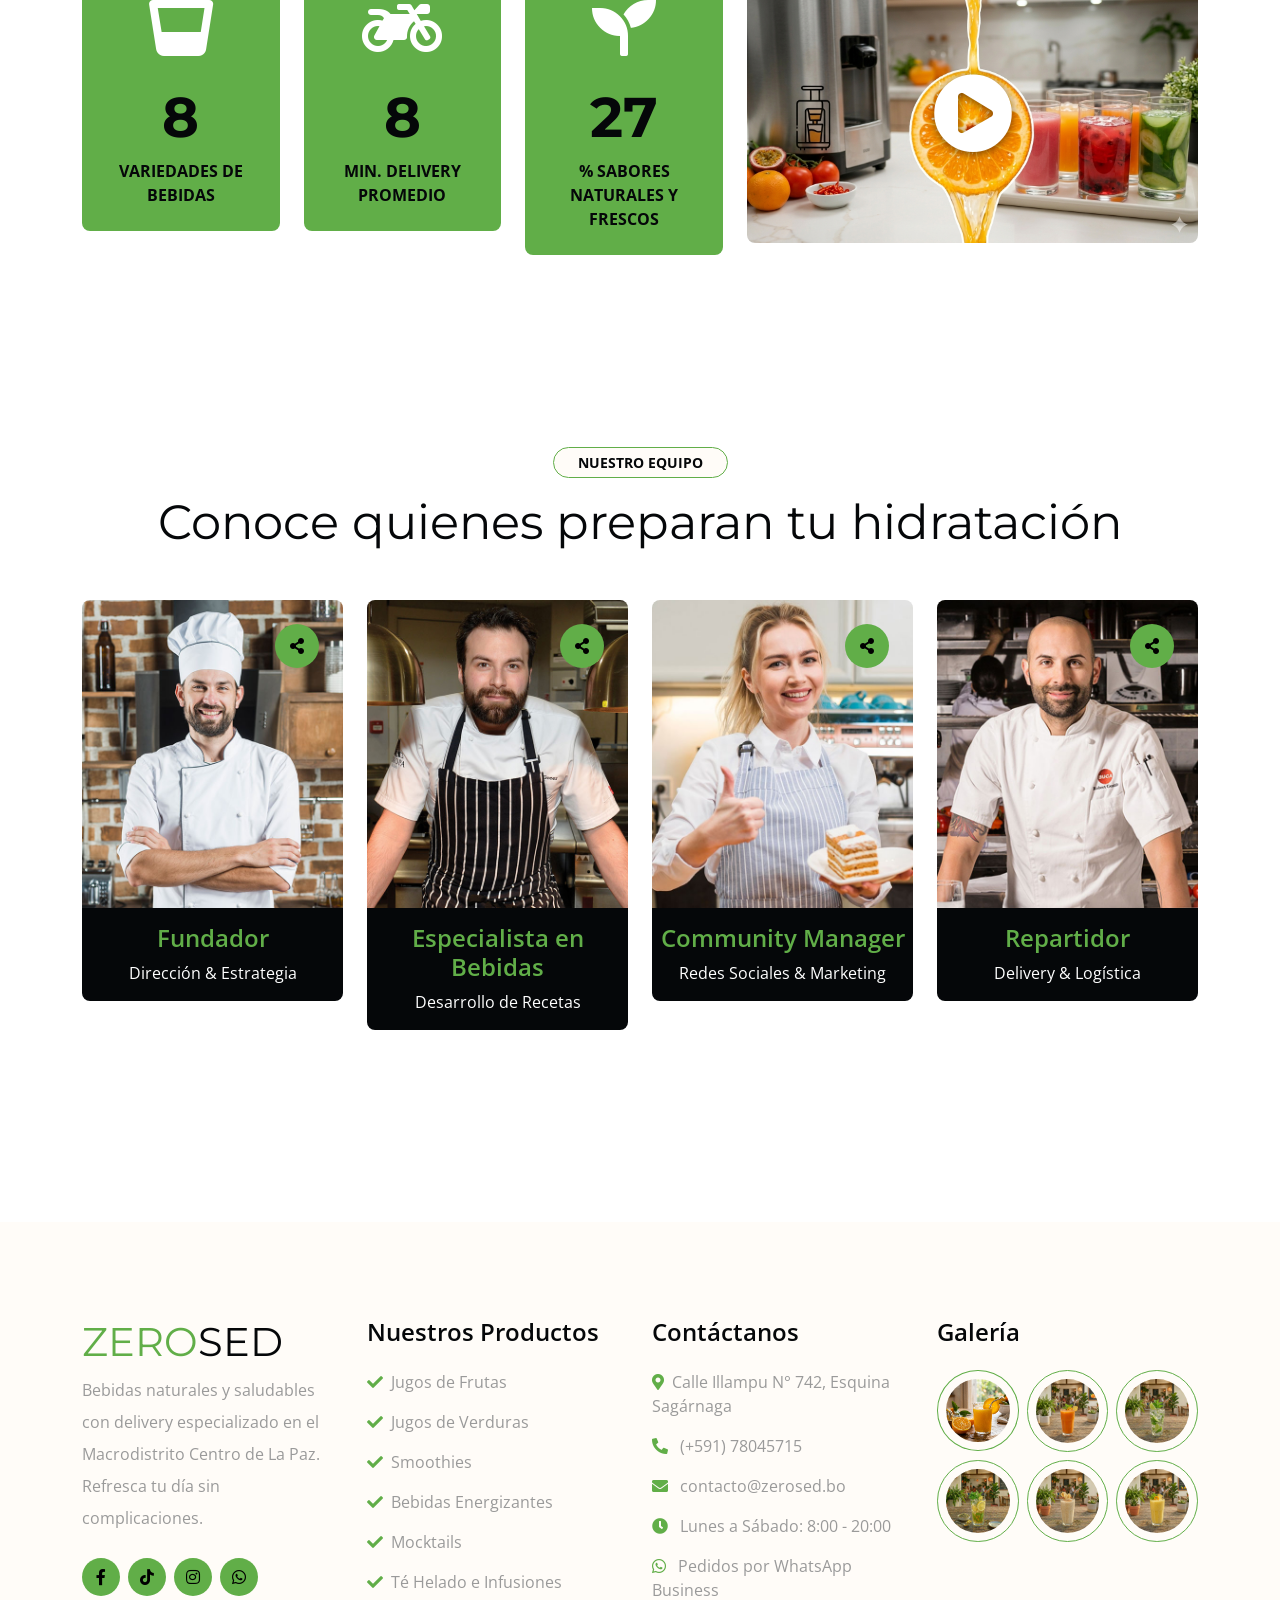
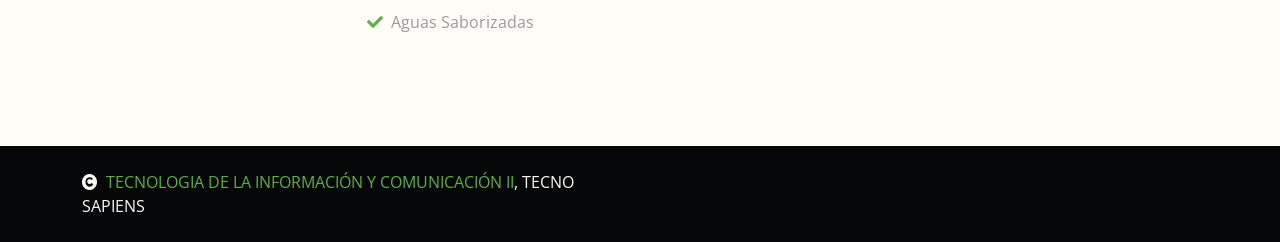
==== commit 8665b84d: "about.html" ====
--- a/about.html
+++ b/about.html
@@ -325,10 +325,10 @@
                             <h1 class="text-primary">ZERO<span class="text-dark">SED</span></h1>
                             <p class="lh-lg mb-4">Bebidas naturales y saludables con delivery especializado en el Macrodistrito Centro de La Paz. Refresca tu día sin complicaciones.</p>
                             <div class="footer-icon d-flex">
-                                <a class="btn btn-primary btn-sm-square me-2 rounded-circle" href="https://facebook.com/zerosed"><i class="fab fa-facebook-f"></i></a>
-                                <a class="btn btn-primary btn-sm-square me-2 rounded-circle" href="https://tiktok.com/@zerosed"><i class="fab fa-tiktok"></i></a>
-                                <a href="https://instagram.com/zerosed" class="btn btn-primary btn-sm-square me-2 rounded-circle"><i class="fab fa-instagram"></i></a>
-                                <a href="https://wa.me/591XXXXXXXX" class="btn btn-primary btn-sm-square rounded-circle"><i class="fab fa-whatsapp"></i></a>
+                                <a class="btn btn-primary btn-sm-square me-2 rounded-circle" href="https://www.facebook.com/profile.php?id=61590541183386"><i class="fab fa-facebook-f"></i></a>
+                                <a class="btn btn-primary btn-sm-square me-2 rounded-circle" href="https://www.tiktok.com/@zerosedoficial?is_from_webapp=1&sender_device"><i class="fab fa-tiktok"></i></a>
+                                <a href="https://www.instagram.com/zerosedoficial/" class="btn btn-primary btn-sm-square me-2 rounded-circle"><i class="fab fa-instagram"></i></a>
+                                <a href="https://wa.me/59178045715" class="btn btn-primary btn-sm-square rounded-circle"><i class="fab fa-whatsapp"></i></a>
                             </div>
                         </div>
                     </div>
@@ -354,8 +354,8 @@
                         <div class="footer-item">
                             <h4 class="mb-4">Contáctanos</h4>
                             <div class="d-flex flex-column align-items-start">
-                                <p><i class="fa fa-map-marker-alt text-primary me-2"></i> Macrodistrito Centro, La Paz, Bolivia</p>
-                                <p><i class="fa fa-phone-alt text-primary me-2"></i> (+591) 7XX-XXXXX</p>
+                                <p><i class="fa fa-map-marker-alt text-primary me-2"></i>Calle Illampu N° 742, Esquina Sagárnaga</p>
+                                <p><i class="fa fa-phone-alt text-primary me-2"></i> (+591) 78045715</p>
                                 <p><i class="fas fa-envelope text-primary me-2"></i> contacto@zerosed.bo</p>
                                 <p><i class="fa fa-clock text-primary me-2"></i> Lunes a Sábado: 8:00 - 20:00</p>
                                 <p><i class="fab fa-whatsapp text-primary me-2"></i> Pedidos por WhatsApp Business</p>
